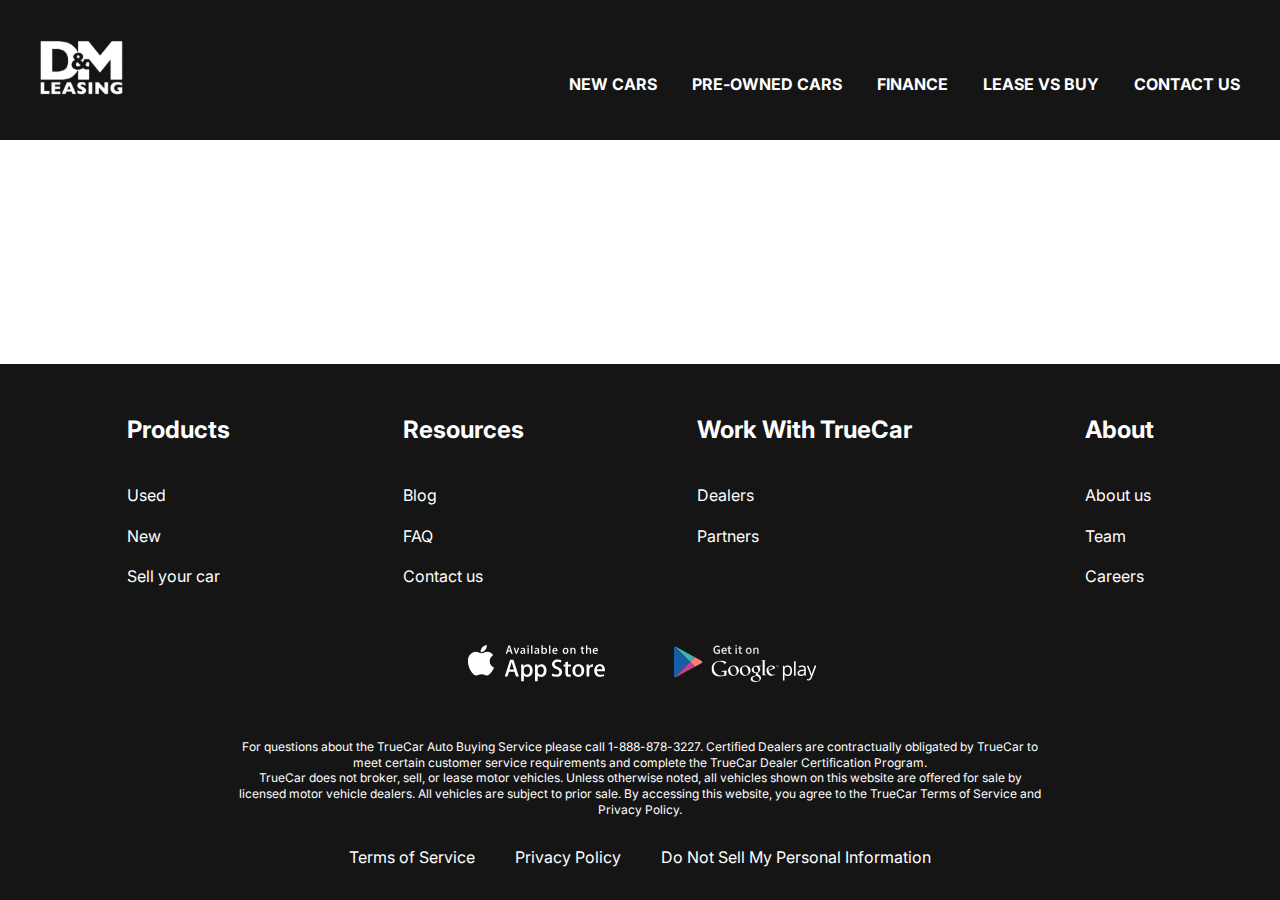
==== contacts.html @ 4adb91a1 "add pages" ====
<!DOCTYPE html>
<html lang="en">
	<head>
		<meta charset="UTF-8" />
		<meta http-equiv="X-UA-Compatible" content="IE=edge" />
		<meta name="viewport" content="width=device-width, initial-scale=1.0" />
		<link rel="stylesheet" href="css/styles.css" />
		<title>Leasing From D&M</title>
	</head>
	<body>
		<div class="wrapper">
			<header class="header header-main">
				<div class="container">
					<div class="header__inner">
						<a href="#" class="logo">
							<img src="images/logo.svg" alt="logo" class="logo__img" />
						</a>
						<nav class="menu">
							<ul class="menu__list">
								<li class="menu__list-item">
									<a href="#" class="menu__list-link">NEW CARS</a>
								</li>
								<li class="menu__list-item">
									<a href="#" class="menu__list-link">PRE-OWNED CARS</a>
								</li>
								<li class="menu__list-item">
									<a href="#" class="menu__list-link">FINANCE</a>
								</li>
								<li class="menu__list-item">
									<a href="#" class="menu__list-link">LEASE VS BUY</a>
								</li>
								<li class="menu__list-item">
									<a href="#" class="menu__list-link">CONTACT US</a>
								</li>
							</ul>
						</nav>
					</div>
				</div>
			</header>
			<main class="main"></main>
			<footer class="footer">
				<div class="container">
					<nav class="footer__navigation">
						<ul class="footer__navigation-list">
							<li class="footer__navigation-item">
								<h5 class="footer__navigation-title">Products</h5>
							</li>
							<li class="footer__navigation-item">
								<a href="#" class="footer__navigation-link">Used</a>
							</li>
							<li class="footer__navigation-item">
								<a href="#" class="footer__navigation-link">New</a>
							</li>
							<li class="footer__navigation-item">
								<a href="#" class="footer__navigation-link">Sell your car</a>
							</li>
						</ul>
						<ul class="footer__navigation-list">
							<li class="footer__navigation-item">
								<h5 class="footer__navigation-title">Resources</h5>
							</li>
							<li class="footer__navigation-item">
								<a href="#" class="footer__navigation-link">Blog</a>
							</li>
							<li class="footer__navigation-item">
								<a href="#" class="footer__navigation-link">FAQ</a>
							</li>
							<li class="footer__navigation-item">
								<a href="#" class="footer__navigation-link">Contact us</a>
							</li>
						</ul>
						<ul class="footer__navigation-list">
							<li class="footer__navigation-item">
								<h5 class="footer__navigation-title">Work With TrueCar</h5>
							</li>
							<li class="footer__navigation-item">
								<a href="#" class="footer__navigation-link">Dealers</a>
							</li>
							<li class="footer__navigation-item">
								<a href="#" class="footer__navigation-link">Partners</a>
							</li>
						</ul>
						<ul class="footer__navigation-list">
							<li class="footer__navigation-item">
								<h5 class="footer__navigation-title">About</h5>
							</li>
							<li class="footer__navigation-item">
								<a href="#" class="footer__navigation-link">About us</a>
							</li>
							<li class="footer__navigation-item">
								<a href="#" class="footer__navigation-link">Team</a>
							</li>
							<li class="footer__navigation-item">
								<a href="#" class="footer__navigation-link">Careers</a>
							</li>
						</ul>
					</nav>
					<ul class="app">
						<li class="app__item">
							<a href="#" class="app__item-link">
								<img
									class="app__item-img"
									src="images/appStore.svg"
									alt="App Store link"
									/>
							</a>
						</li>
						<li class="app__item">
							<a href="#" class="app__item-link">
								<img
									class="app__item-img"
									src="images/googlePlay.svg"
									alt="Google Play link"
									/>
							</a>
						</li>
					</ul>
					<div class="footer__copy">
						<p class="footer__copy-text">
							For questions about the TrueCar Auto Buying Service please call
							1-888-878-3227. Certified Dealers are contractually obligated by
							TrueCar to meet certain customer service requirements and complete
							the TrueCar Dealer Certification Program.
						</p>
						<p class="footer__copy-text">
							TrueCar does not broker, sell, or lease motor vehicles. Unless
							otherwise noted, all vehicles shown on this website are offered
							for sale by licensed motor vehicle dealers. All vehicles are
							subject to prior sale. By accessing this website, you agree to the
							TrueCar Terms of Service and Privacy Policy.
						</p>
					</div>
					<nav class="copy__nav">
						<ul class="copy__nav-list">
							<li class="copy__nav-item">
								<a href="#" class="copy__nav-link">Terms of Service</a>
							</li>
							<li class="copy__nav-item">
								<a href="#" class="copy__nav-link">Privacy Policy</a>
							</li>
							<li class="copy__nav-item">
								<a href="#" class="copy__nav-link">Do Not Sell My Personal Information</a>
							</li>
						</ul>
					</nav>
				</div>
			</footer>
		</div>
	</body>
</html>
---- css/styles.css ----
@import "normalize.css";
@import "base.css";
@import "container.css";
@import "header.css";
@import "footer.css"; 

.main {
	flex-grow: 1;
}
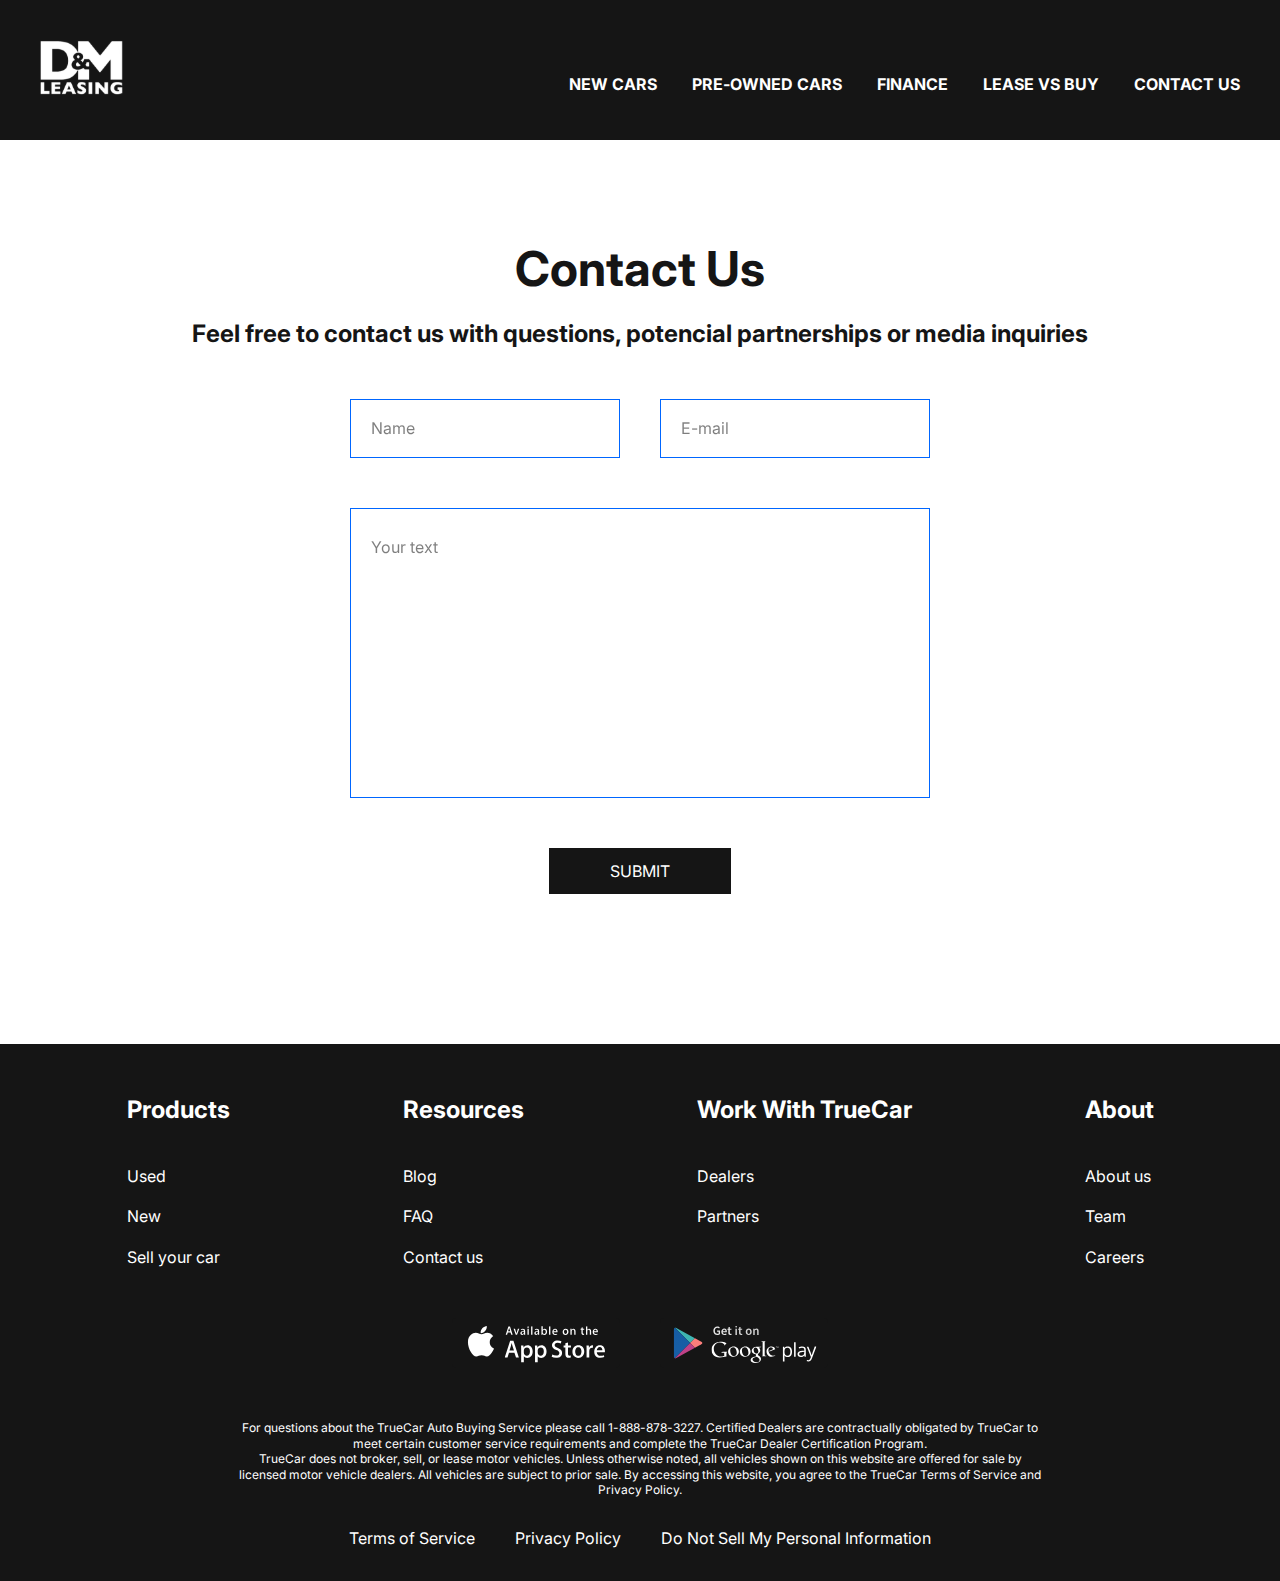
==== commit 450bcf3f: "add markup and style to contacts/contacts-section" ====
--- a/contacts.html
+++ b/contacts.html
@@ -5,20 +5,20 @@
 		<meta http-equiv="X-UA-Compatible" content="IE=edge" />
 		<meta name="viewport" content="width=device-width, initial-scale=1.0" />
 		<link rel="stylesheet" href="css/styles.css" />
-		<title>Leasing From D&M</title>
+		<title>Leasing From D&M - Contacts</title>
 	</head>
 	<body>
 		<div class="wrapper">
-			<header class="header header-main">
+			<header class="header">
 				<div class="container">
 					<div class="header__inner">
-						<a href="#" class="logo">
+						<a href="index.html" class="logo">
 							<img src="images/logo.svg" alt="logo" class="logo__img" />
 						</a>
 						<nav class="menu">
 							<ul class="menu__list">
 								<li class="menu__list-item">
-									<a href="#" class="menu__list-link">NEW CARS</a>
+									<a href="new-cars.html" class="menu__list-link">NEW CARS</a>
 								</li>
 								<li class="menu__list-item">
 									<a href="#" class="menu__list-link">PRE-OWNED CARS</a>
@@ -37,7 +37,20 @@
 					</div>
 				</div>
 			</header>
-			<main class="main"></main>
+			<main class="main">
+				<section class="contacts">
+					<div class="container">
+						<h2 class="section-title contacts-title">Contact Us</h2>
+						<p class="contacts__text">Feel free to contact us with questions, potencial partnerships or media inquiries</p>
+						<form action="#" class="form">
+							<input type="text" class="form__input" placeholder="Name">
+							<input type="email" class="form__input" placeholder="E-mail">
+							<textarea class="form__textarea" placeholder="Your text"></textarea>
+							<button class="form__btn" type="submit">SUBMIT</button>
+						</form>
+					</div>
+				</section>
+			</main>
 			<footer class="footer">
 				<div class="container">
 					<nav class="footer__navigation">
--- a/css/styles.css
+++ b/css/styles.css
@@ -2,8 +2,281 @@
 @import "base.css";
 @import "container.css";
 @import "header.css";
-@import "footer.css"; 
-
-.main {
-	flex-grow: 1;
-}+@import "footer.css";
+
+.top {
+  color: #fff;
+  text-align: center;
+  padding-top: 250px;
+  padding-bottom: 50px;
+  position: absolute;
+  z-index: 5;
+  left: 0;
+  right: 0;
+}
+
+.title {
+  padding-bottom: 40px;
+  font-weight: 700;
+  font-size: 96px;
+}
+
+.top__link {
+  display: inline-block;
+  background-color: #151515;
+  padding: 23px;
+  max-width: 430px;
+  width: 100%;
+  font-weight: 700;
+  font-size: 36px;
+  text-transform: uppercase;
+}
+
+.swiper::after {
+  content: "";
+  background: rgba(21, 21, 21, 0.3);
+  position: absolute;
+  z-index: 5;
+  left: 0;
+  right: 0;
+  top: 0;
+  bottom: 0;
+}
+
+.swiper-wrapper {
+  background-color: rgba(21, 21, 21, 0.3);
+}
+
+.swiper-slide {
+  background-repeat: no-repeat;
+  background-size: cover;
+  background-position: center;
+  height: 100vh;
+}
+
+.swiper-pagination-bullet {
+  height: 3px;
+  width: 120px;
+  background-color: #151515;
+  border-radius: 0;
+  opacity: 1;
+}
+
+.swiper-pagination-bullet-active {
+  height: 6px;
+  background-color: #fff;
+}
+
+.swiper-pagination-horizontal.swiper-pagination-bullets
+  .swiper-pagination-bullet {
+  margin: 0 15px;
+}
+
+.swiper-pagination-bullets,
+.swiper-pagination-bullets.swiper-pagination-horizontal {
+  bottom: 50px;
+}
+
+.why-lease {
+  padding: 150px 0;
+}
+
+.why-lease__list {
+  display: grid;
+  grid-template-columns: repeat(4, 1fr);
+  gap: 40px;
+  text-align: center;
+}
+
+.why-lease__item-img {
+  margin-bottom: 30px;
+  display: inline;
+}
+
+.why-lease__item-title {
+  font-weight: 700;
+  font-size: 24px;
+  color: #151515;
+  margin-bottom: 30px;
+}
+
+.why-lease__item-text {
+  text-align: left;
+}
+
+.how-does {
+  padding-bottom: 150px;
+}
+
+.how-does__inner {
+  max-width: 600px;
+  margin: 0 auto;
+}
+
+.how-does__title {
+  font-weight: 700;
+  font-size: 24px;
+  padding-top: 50px;
+}
+
+.how-does__list {
+  padding: 50px 0 70px;
+  counter-reset: myCounter;
+}
+
+.how-does__list-item {
+  list-style-type: none;
+  width: 270px;
+  min-height: 63px;
+  position: relative;
+  margin-left: auto;
+  box-sizing: content-box;
+  padding: 19px 0 19px 240px;
+}
+
+.how-does__list-item + .how-does__list-item {
+  margin-top: 40px;
+}
+
+.how-does__list-item::before {
+  counter-increment: myCounter;
+  content: counter(myCounter);
+  display: flex;
+  background-color: #0066ff;
+  font-size: 48px;
+  font-weight: 700;
+  color: #fff;
+  justify-content: center;
+  align-items: center;
+  width: 100px;
+  height: 100px;
+  border-radius: 50%;
+  position: absolute;
+  left: 0;
+  top: 0;
+}
+
+.promo-video {
+  padding-bottom: 150px;
+}
+
+.promo-video__title {
+  margin-bottom: 20px;
+}
+
+.promo-video__text {
+  font-weight: 700;
+  font-size: 24px;
+  margin-bottom: 50px;
+  text-align: center;
+}
+
+.promo-video__content {
+  display: block;
+  margin: 0 auto;
+}
+
+.important {
+  padding-bottom: 150px;
+}
+
+.important__title {
+  margin-bottom: 20px;
+}
+
+.important__text {
+  margin: 0 auto 50px;
+  max-width: 580px;
+}
+
+.important__list {
+  display: grid;
+  grid-template-columns: repeat(4, 1fr);
+}
+
+.important__item-image {
+  margin-bottom: 20px;
+}
+
+.important__item-text {
+  max-width: 270px;
+}
+
+.contacts {
+  padding: 100px 0 150px;
+}
+
+.contacts-title {
+  margin-bottom: 20px;
+}
+
+.contacts__text {
+  text-align: center;
+  font-weight: 700;
+  font-size: 24px;
+  margin-bottom: 50px;
+  padding: 0 100px;
+}
+
+.form {
+  max-width: 580px;
+  margin: 0 auto;
+  display: flex;
+  justify-content: space-between;
+  flex-wrap: wrap;
+}
+
+.form__input {
+  width: 270px;
+  padding: 18px 20px;
+  display: inline-block;
+  border: 1px solid #0066ff;
+  margin-bottom: 50px;
+  color: #000;
+  font-family: "Inter", sans-serif;
+  font-size: 16px;
+  font-weight: 400;
+  line-height: 1.3;
+}
+
+.form__input::placeholder {
+  opacity: 0.5;
+  color: #000;
+  font-family: "Inter", sans-serif;
+  font-size: 16px;
+  font-weight: 400;
+  line-height: 1.3;
+}
+
+.form__textarea {
+  border: 1px solid #0066ff;
+  resize: none;
+  width: 100%;
+  height: 290px;
+  padding: 28px 20px;
+  margin-bottom: 50px;
+  color: #000;
+  font-family: "Inter", sans-serif;
+  font-size: 16px;
+  font-weight: 400;
+  line-height: 1.3;
+}
+
+.form__textarea::placeholder {
+  opacity: 0.5;
+  color: #000;
+  font-family: "Inter", sans-serif;
+  font-size: 16px;
+  font-weight: 400;
+  line-height: 1.3;
+}
+
+.form__btn {
+	text-transform: uppercase;
+	color: #fff;
+	background-color: #151515;
+	font-size: 16px;
+	padding: 13px 61px;
+	margin: 0 auto;
+
+}
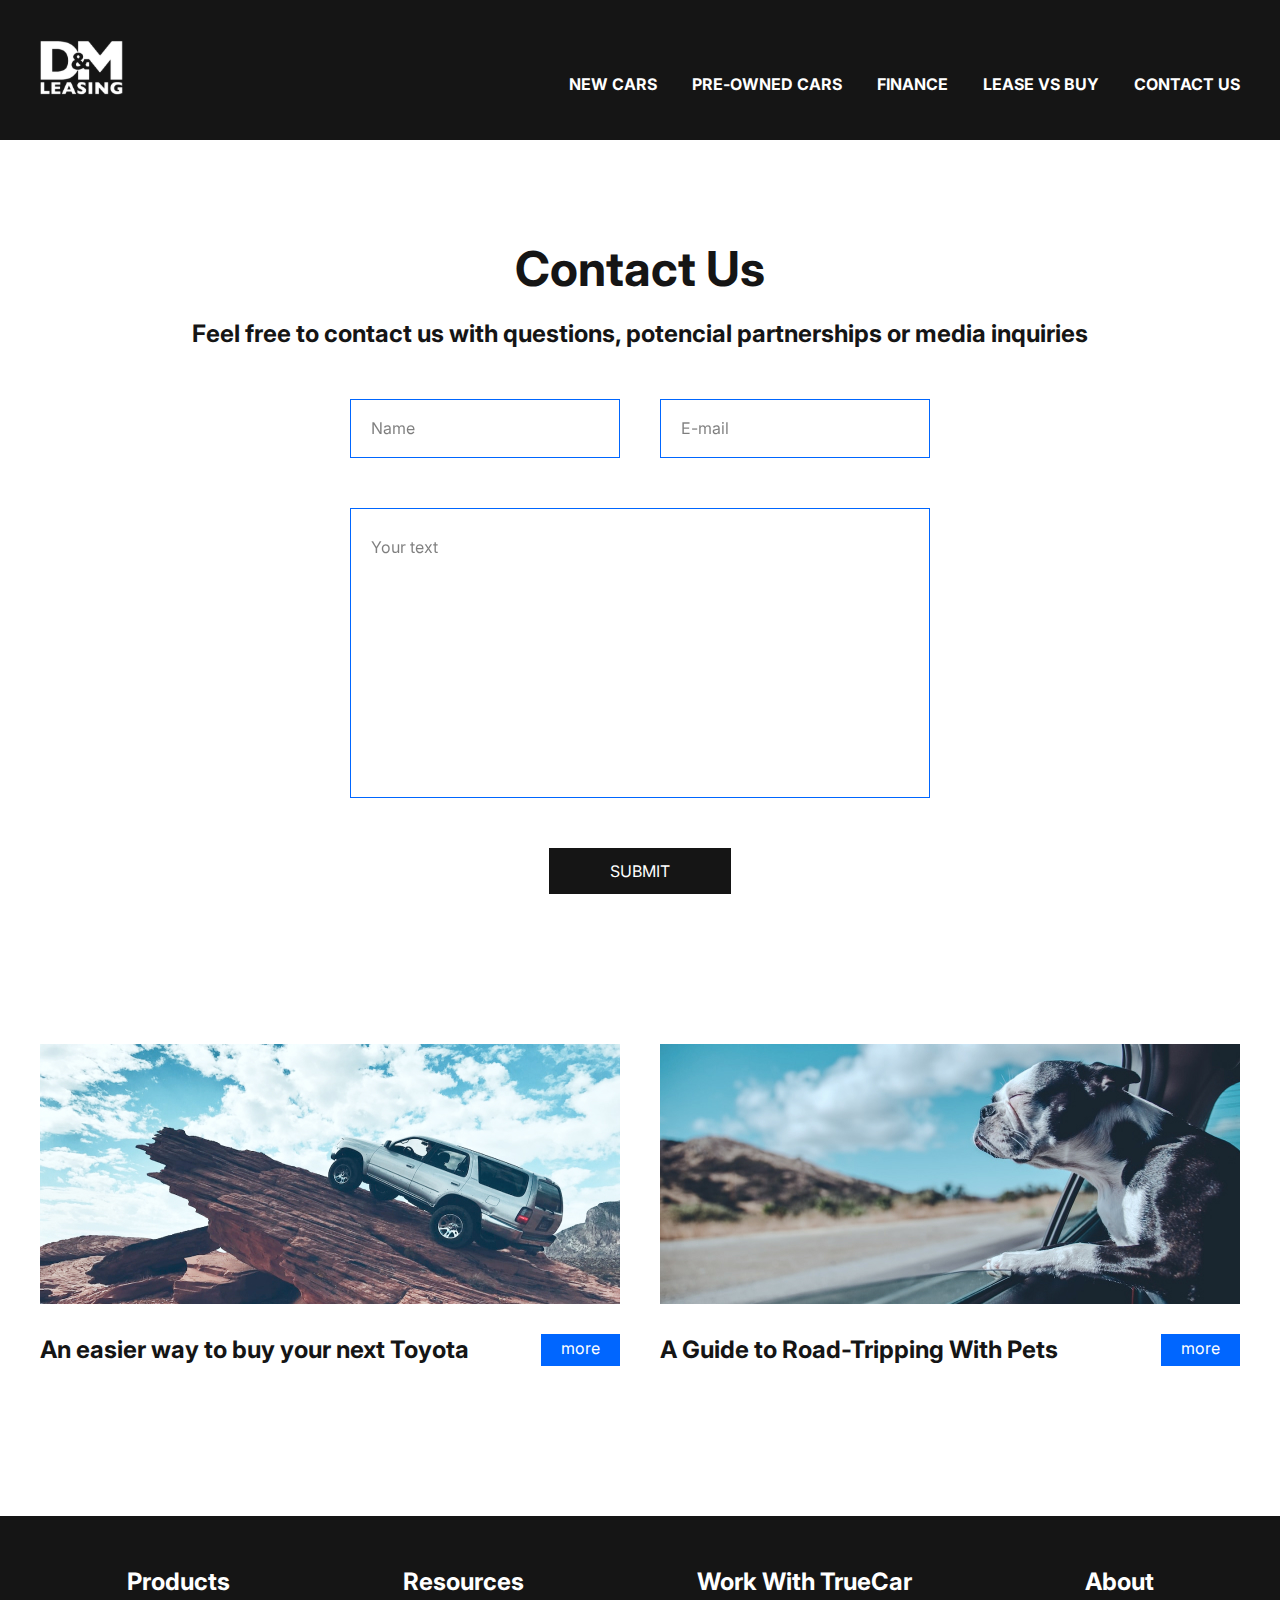
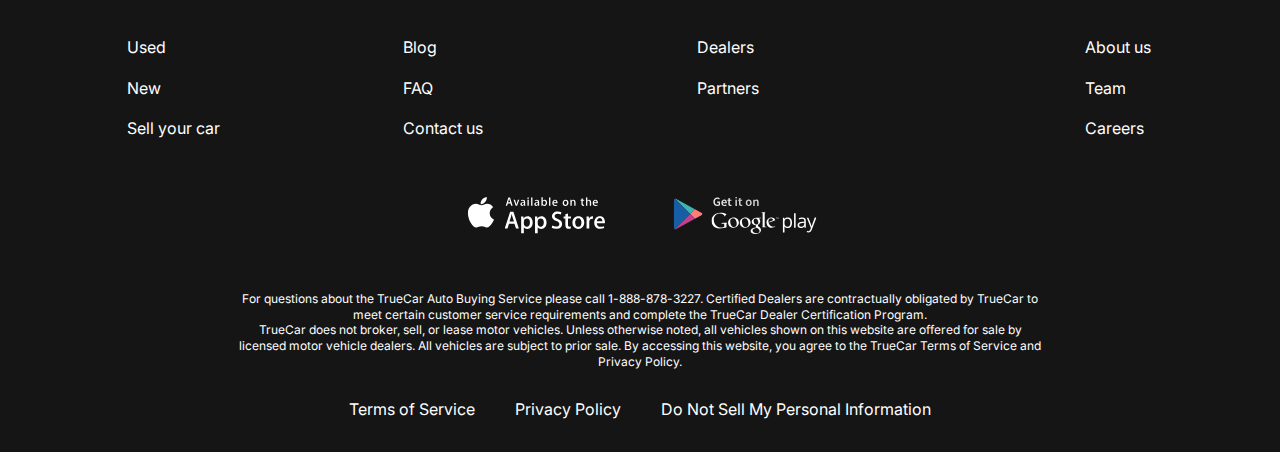
==== commit 6eff828c: "add mup to contacts/new-car - blog section" ====
--- a/contacts.html
+++ b/contacts.html
@@ -41,13 +41,49 @@
 				<section class="contacts">
 					<div class="container">
 						<h2 class="section-title contacts-title">Contact Us</h2>
-						<p class="contacts__text">Feel free to contact us with questions, potencial partnerships or media inquiries</p>
+						<p class="contacts__text">
+							Feel free to contact us with questions, potencial partnerships or
+							media inquiries
+						</p>
 						<form action="#" class="form">
-							<input type="text" class="form__input" placeholder="Name">
-							<input type="email" class="form__input" placeholder="E-mail">
-							<textarea class="form__textarea" placeholder="Your text"></textarea>
+							<input type="text" class="form__input" placeholder="Name" />
+							<input type="email" class="form__input" placeholder="E-mail" />
+							<textarea
+								class="form__textarea"
+								placeholder="Your text"></textarea>
 							<button class="form__btn" type="submit">SUBMIT</button>
 						</form>
+					</div>
+				</section>
+				<section class="blog">
+					<div class="container">
+						<div class="blog__items">
+							<div class="blog__item">
+								<img
+									src="images/blog-1.jpg"
+									alt="blog-image"
+									class="blog__item-img"
+									/>
+								<h4 class="blog__item-title">
+									An easier way to buy your next Toyota
+								</h4>
+								<a href="#" class="blog__item-link">more</a>
+							</div>
+							<div class="blog__item">
+								<img
+									src="images/blog-2.jpg"
+									alt="blog-image"
+									class="blog__item-img"
+									/>
+								<h4 class="blog__item-title">
+									A Guide to Road-Tripping With Pets
+								</h4>
+								<a href="#" class="blog__item-link">more</a>
+							</div>
+						</div>
+						<div class="blog__btn">
+							SHOW MORE
+						</div>
 					</div>
 				</section>
 			</main>
--- a/css/styles.css
+++ b/css/styles.css
@@ -272,11 +272,52 @@
 }
 
 .form__btn {
-	text-transform: uppercase;
-	color: #fff;
-	background-color: #151515;
-	font-size: 16px;
+  text-transform: uppercase;
+  color: #fff;
+  background-color: #151515;
+  font-size: 16px;
+  padding: 13px 61px;
+  margin: 0 auto;
+}
+
+.blog {
+  padding-bottom: 150px;
+}
+
+.blog__items {
+  display: grid;
+  grid-template-columns: repeat(2, 1fr);
+  gap: 40px;
+}
+
+.blog__item {
+  display: flex;
+  justify-content: space-between;
+  flex-wrap: wrap;
+}
+
+.blog__item-img {
+  margin-bottom: 30px;
+  width: 100%;
+}
+
+.blog__item-title {
+  flex-basis: 446px;
+  font-weight: 700;
+  font-size: 24px;
+}
+
+.blog__item-link {
+  padding: 4px 20px;
+  color: #fff;
+  background-color: #0066ff;
+}
+
+.blog__btn{
+	display: none;
+	width: 223px;
+	margin: 70px auto 0;
 	padding: 13px 61px;
-	margin: 0 auto;
-
-}
+	background-color: #000;
+	color: #fff; 
+}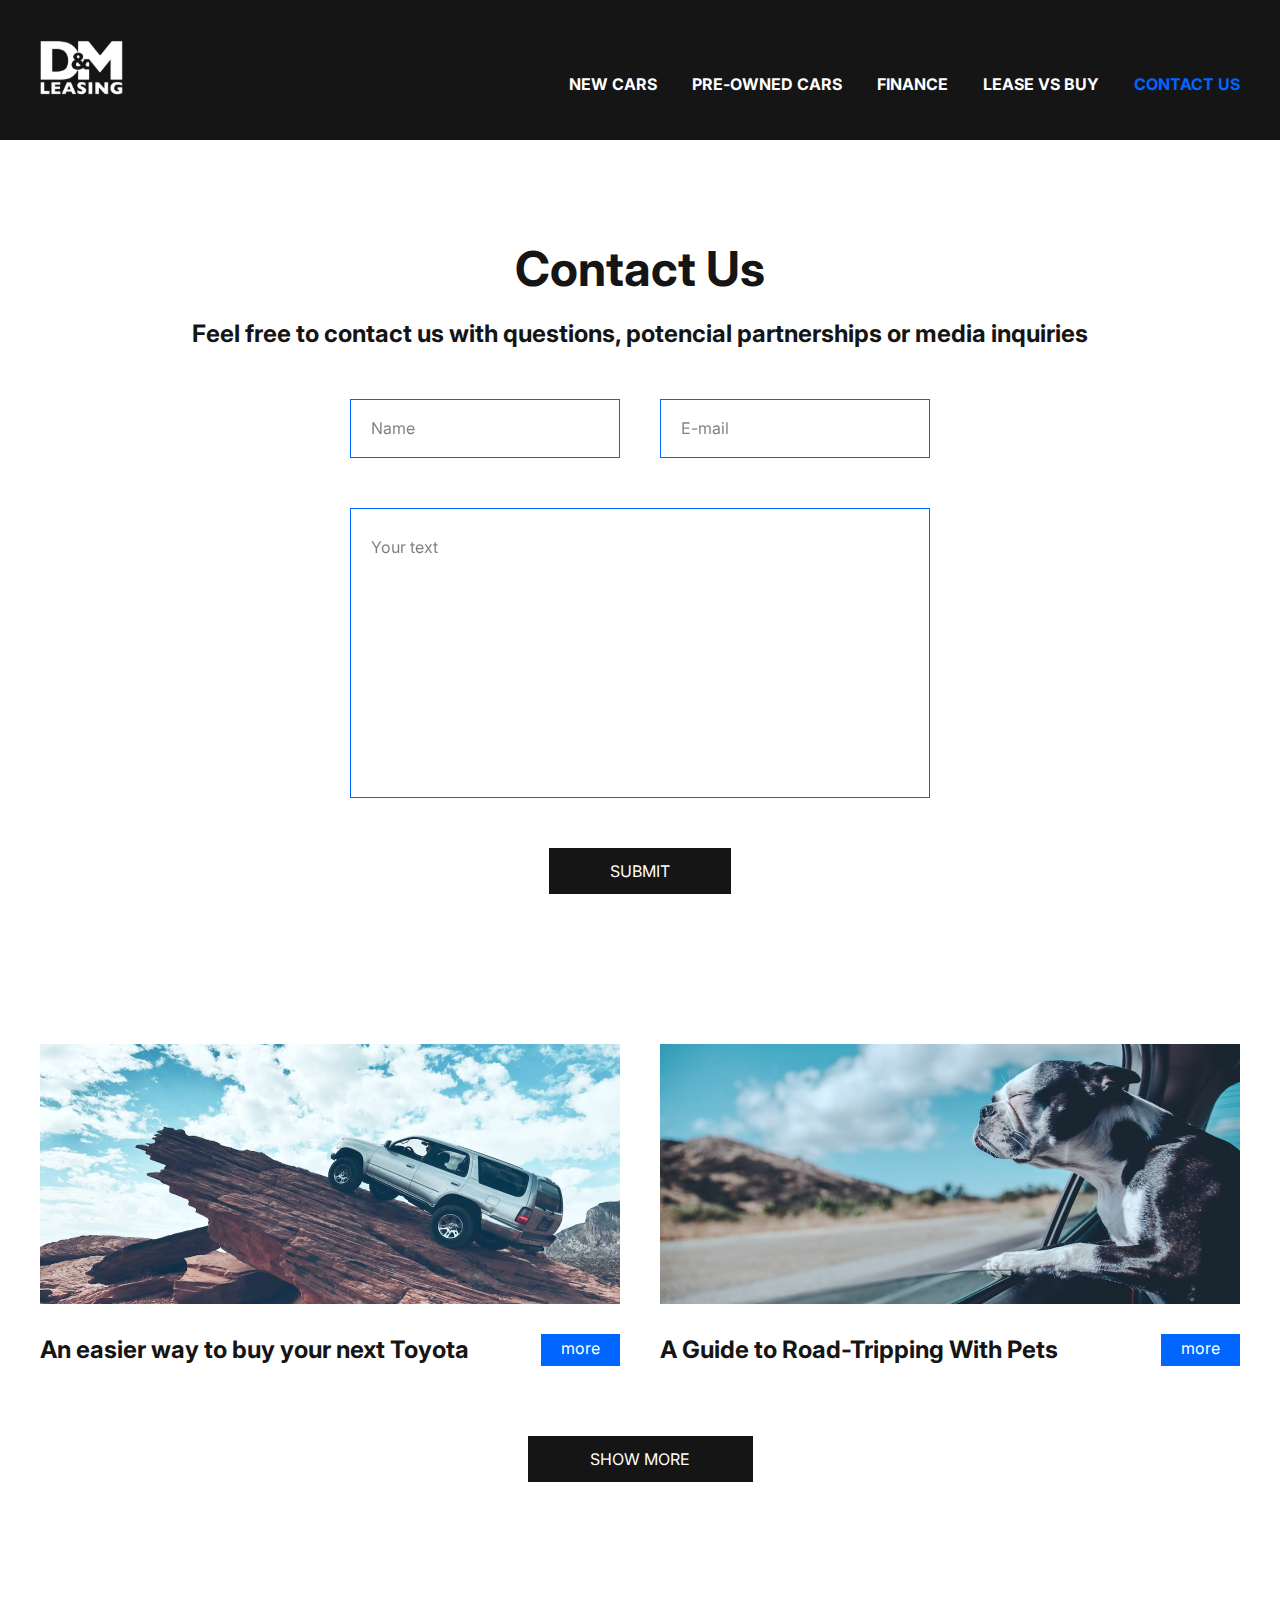
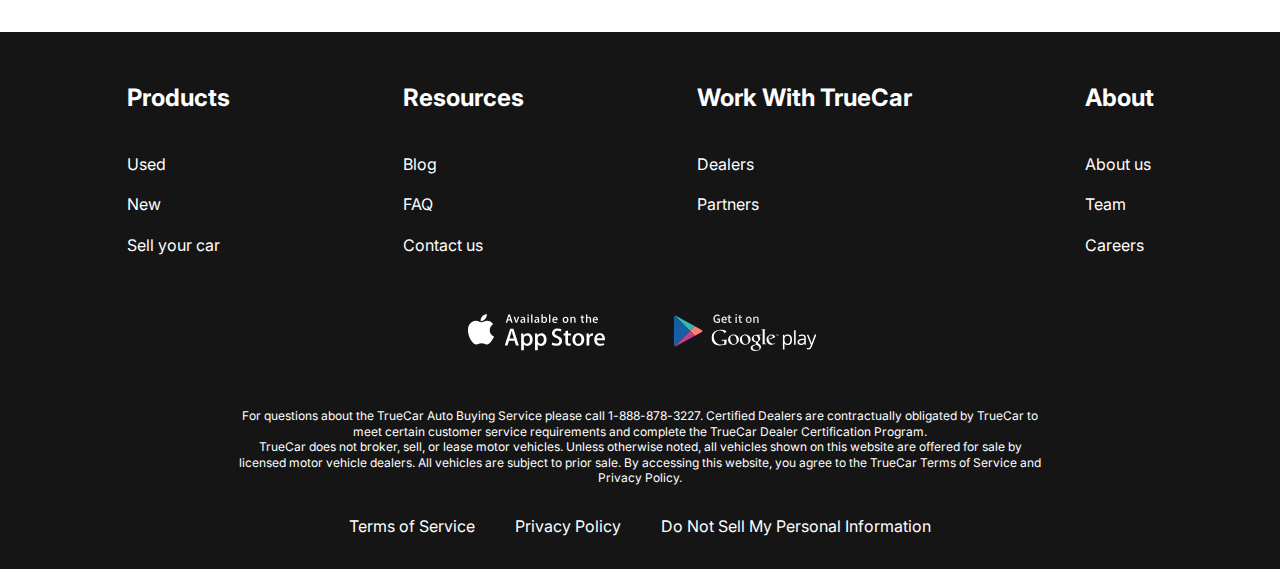
==== commit 46011eed: "add mup and styles to new-cars section" ====
--- a/contacts.html
+++ b/contacts.html
@@ -30,7 +30,7 @@
 									<a href="#" class="menu__list-link">LEASE VS BUY</a>
 								</li>
 								<li class="menu__list-item">
-									<a href="#" class="menu__list-link">CONTACT US</a>
+									<a href="#" class="menu__list-link menu__list-link--active">CONTACT US</a>
 								</li>
 							</ul>
 						</nav>
@@ -81,9 +81,9 @@
 								<a href="#" class="blog__item-link">more</a>
 							</div>
 						</div>
-						<div class="blog__btn">
+						<a href="#" class="showmore__link">
 							SHOW MORE
-						</div>
+						</a>
 					</div>
 				</section>
 			</main>
--- a/css/styles.css
+++ b/css/styles.css
@@ -288,6 +288,7 @@
   display: grid;
   grid-template-columns: repeat(2, 1fr);
   gap: 40px;
+  margin-bottom: 70px;
 }
 
 .blog__item {
@@ -313,11 +314,93 @@
   background-color: #0066ff;
 }
 
-.blog__btn{
-	display: none;
-	width: 223px;
-	margin: 70px auto 0;
-	padding: 13px 61px;
-	background-color: #000;
-	color: #fff; 
-}+.showmore__link {
+  display: block;
+  text-transform: uppercase;
+  text-align: center;
+  width: 225px;
+  margin: 0 auto;
+  padding: 13px;
+  background-color: #151515;
+  color: #fff;
+}
+
+.choose {
+  padding: 100px 0 150px;
+}
+
+.container {
+}
+
+.section-title {
+}
+
+.tabs {
+}
+
+.tabs__btn {
+  padding: 0 150px;
+  display: flex;
+  justify-content: space-between;
+  gap: 80px;
+  padding-bottom: 100px;
+}
+
+.tabs__btn-item {
+  font-weight: 700;
+  font-size: 24px;
+  cursor: pointer;
+  background: transparent;
+  border: none;
+  padding: 0;
+}
+
+.tabs__btn-item--active {
+  color: #0066ff;
+}
+
+.tabs__content {
+}
+
+.tabs__content-item {
+  display: grid;
+  grid-template-columns: repeat(4, 1fr);
+  gap: 100px 40px;
+}
+
+.card {
+  text-align: center;
+}
+
+.card__img {
+}
+
+.card__content {
+  padding: 0 5px;
+  border: 1px solid #0066ff;
+  border-top: 0;
+}
+
+.card__title {
+  padding-top: 20px;
+  font-size: 24px;
+  font-weight: 700;
+  margin-bottom: 20px;
+}
+
+.card__text {
+  margin-bottom: 20px;
+}
+
+.card__price {
+  margin-bottom: 20px;
+  font-size: 24px;
+  font-weight: 700;
+}
+
+.card__link {
+  display: block;
+  color: #0066ff;
+  border: 1px solid #0066ff;
+  border-top: 0;
+}
